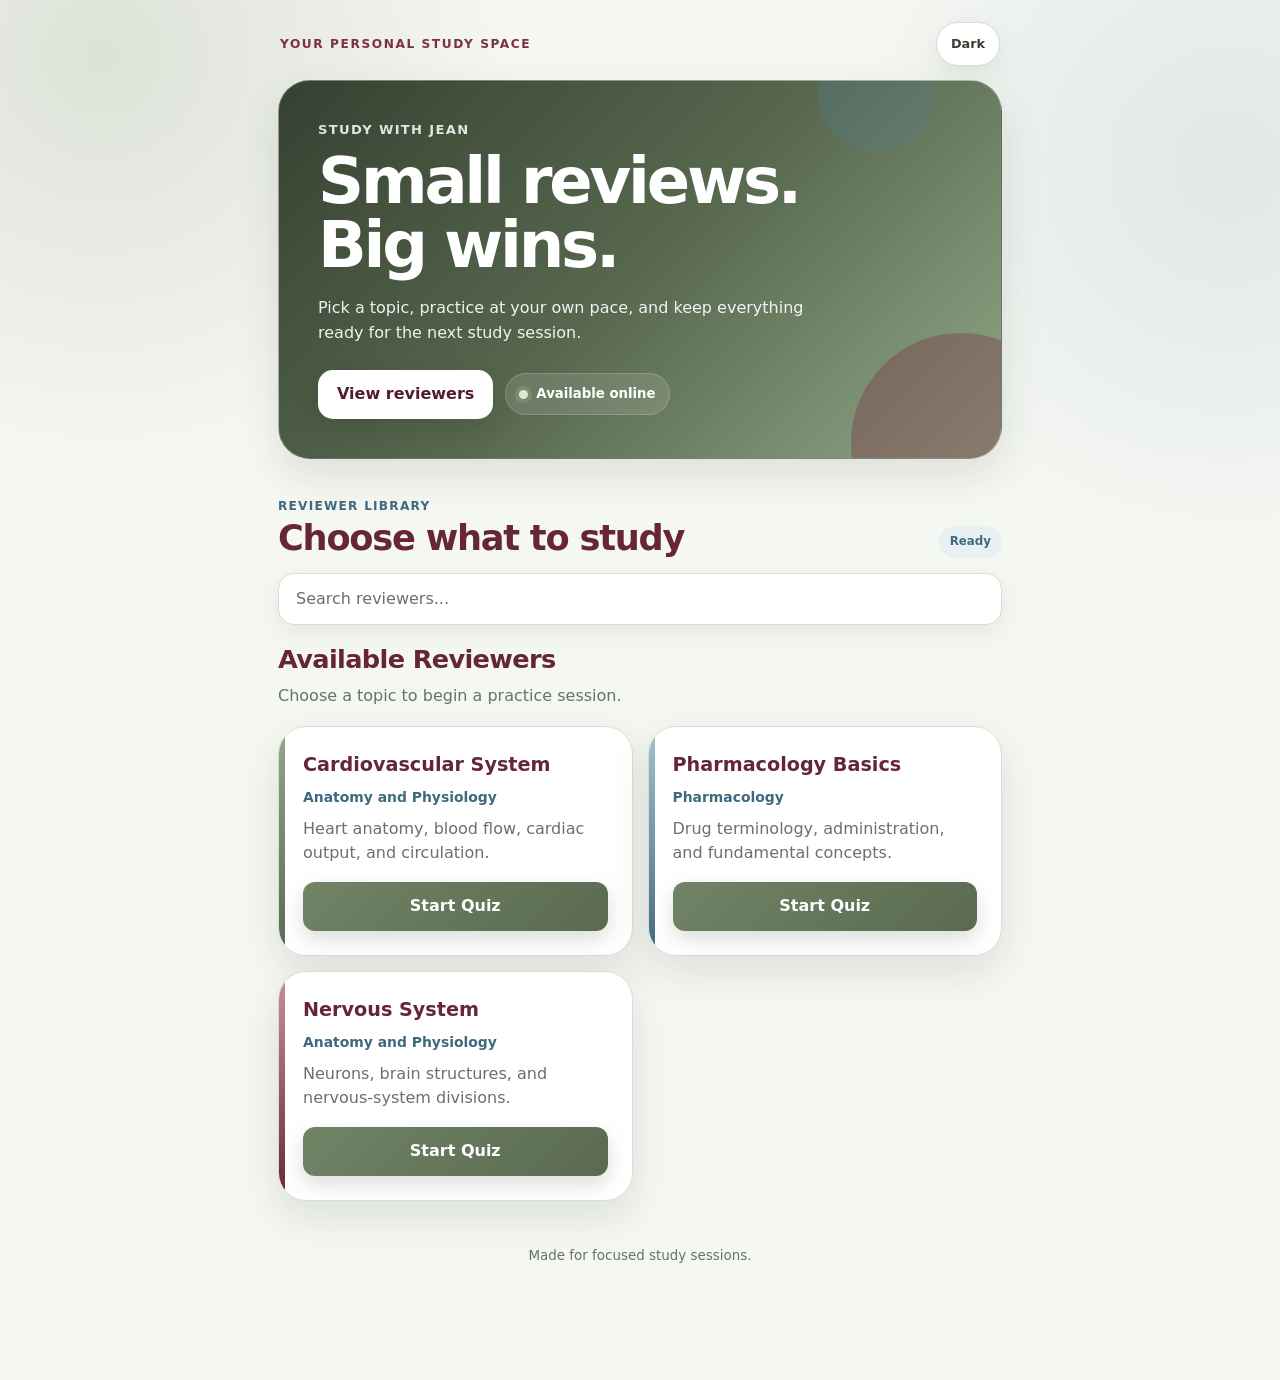
==== frontend/index.html @ d53277b9 "Separate frontend and backend and configure Pages deployment" ====
<!DOCTYPE html>
<html lang="en">
<head>
    <meta charset="UTF-8">

    <meta
            name="viewport"
            content="width=device-width, initial-scale=1, viewport-fit=cover"
    >

    <meta
            name="theme-color"
            content="#718466"
    >

    <meta
            name="description"
            content="A personal mobile study reviewer."
    >

    <title>Study With Jean</title>

    <link
            rel="stylesheet"
            href="./styles.css"
    >

    <script
            src="./app.js"
            defer
    ></script>
</head>

<body>
<div class="page-shell">
    <header class="topbar">
        <p class="brand-label">
            Your personal study space
        </p>

        <button
                id="theme-button"
                class="theme-button"
                type="button"
                aria-label="Enable dark mode"
        >
            Dark
        </button>
    </header>

    <section class="hero">
        <div class="hero-decoration hero-decoration-one"></div>
        <div class="hero-decoration hero-decoration-two"></div>

        <div class="hero-content">
            <p class="hero-kicker">
                Study With Jean
            </p>

            <h1>
                Small reviews.<br>
                Big wins.
            </h1>

            <p class="hero-description">
                Pick a topic, practice at your own pace,
                and keep everything ready for the next
                study session.
            </p>

            <div class="hero-actions">
                <button
                        id="view-reviewers-button"
                        class="hero-button"
                        type="button"
                >
                    View reviewers
                </button>

                <span class="online-pill">
                        <span class="online-dot"></span>
                        Available online
                    </span>
            </div>
        </div>
    </section>

    <main class="main-content">
        <section
                id="reviewers-section"
                class="reviewer-section"
        >
            <div class="section-heading">
                <div>
                    <p class="section-kicker">
                        Reviewer library
                    </p>

                    <h2>
                        Choose what to study
                    </h2>
                </div>

                <span class="section-accent">
                        Ready
                    </span>
            </div>

            <div class="search-wrapper">
                <label
                        class="visually-hidden"
                        for="reviewer-search"
                >
                    Search reviewers
                </label>

                <input
                        id="reviewer-search"
                        class="search-input"
                        type="search"
                        placeholder="Search reviewers..."
                        autocomplete="off"
                >
            </div>

            <!-- app.js renders the catalog, quiz, and results here -->
            <div
                    id="app"
                    class="app-container"
                    aria-live="polite"
            >
                <section class="status-card">
                    Loading reviewers...
                </section>
            </div>
        </section>
    </main>

    <footer class="app-footer">
        <p>
            Made for focused study sessions.
        </p>
    </footer>
</div>
</body>
</html>
---- frontend/styles.css ----
:root {
    color-scheme: light;

    /* Sage green: primary palette */
    --sage-50: #f4f7f1;
    --sage-100: #e6ede1;
    --sage-200: #cedbc7;
    --sage-300: #afc1a5;
    --sage-400: #91a887;
    --sage-500: #718466;
    --sage-600: #596a50;
    --sage-700: #44523e;
    --sage-800: #354131;
    --sage-900: #293326;

    /* Burgundy: secondary palette */
    --burgundy-100: #f3e6e9;
    --burgundy-300: #c992a0;
    --burgundy-500: #7b3045;
    --burgundy-600: #662539;
    --burgundy-700: #521d2f;
    --burgundy-800: #411725;

    /* Cherry red: controlled accent */
    --cherry-100: #fbe7e9;
    --cherry-300: #ec8d98;
    --cherry-500: #c83b4d;
    --cherry-600: #aa2c3e;
    --cherry-700: #8b2333;

    /* Muted blue accent */
    --blue-100: #e8f0f4;
    --blue-300: #a6c2d1;
    --blue-500: #557f96;
    --blue-600: #40697f;

    /* Semantic colors */
    --color-background: #f5f7f2;
    --color-surface: #ffffff;
    --color-surface-soft: var(--sage-100);

    --color-primary: var(--sage-500);
    --color-primary-hover: var(--sage-600);
    --color-primary-dark: var(--sage-800);

    --color-secondary: var(--burgundy-500);
    --color-secondary-dark: var(--burgundy-700);

    --color-accent: var(--cherry-500);

    --color-text: #263025;
    --color-muted: #687265;
    --color-border: #d5dfd0;

    --color-success: #486841;
    --color-success-soft: #e6f0e2;

    --color-error: var(--cherry-600);
    --color-error-soft: var(--cherry-100);

    --color-disabled: #abb5a6;

    --shadow-small:
            0 8px 24px
            rgba(53, 65, 49, 0.08);

    --shadow-card:
            0 16px 40px
            rgba(53, 65, 49, 0.12);

    --radius-small: 12px;
    --radius-medium: 18px;
    --radius-large: 28px;

    --page-width: 760px;
}

body.dark {
    color-scheme: dark;

    --color-background: #1c221b;
    --color-surface: #293027;
    --color-surface-soft: #354032;

    --color-primary: var(--sage-300);
    --color-primary-hover: var(--sage-200);
    --color-primary-dark: var(--sage-100);

    --color-secondary: #dda9b5;
    --color-secondary-dark: #f0c5cf;

    --color-accent: #ef7180;

    --color-text: #f0f4ed;
    --color-muted: #bac4b5;
    --color-border: #465243;

    --color-success: #b5d2aa;
    --color-success-soft: #30422d;

    --color-error: #f394a0;
    --color-error-soft: #4b292f;

    --color-disabled: #747d70;

    --shadow-small:
            0 8px 24px
            rgba(0, 0, 0, 0.18);

    --shadow-card:
            0 18px 44px
            rgba(0, 0, 0, 0.28);
}

* {
    box-sizing: border-box;
}

html {
    scroll-behavior: smooth;
}

body {
    margin: 0;
    min-height: 100vh;

    background:
            radial-gradient(
                    circle at 8% 4%,
                    rgba(113, 132, 102, 0.18),
                    transparent 26rem
            ),
            radial-gradient(
                    circle at 96% 12%,
                    rgba(85, 127, 150, 0.13),
                    transparent 25rem
            ),
            var(--color-background);

    color: var(--color-text);

    font-family:
            Inter,
            Aptos,
            system-ui,
            -apple-system,
            BlinkMacSystemFont,
            "Segoe UI",
            sans-serif;

    line-height: 1.5;

    transition:
            color 180ms ease,
            background 180ms ease;
}

button,
input {
    font: inherit;
}

button {
    -webkit-tap-highlight-color: transparent;
}

button:focus-visible,
input:focus-visible {
    outline: 3px solid var(--blue-300);
    outline-offset: 3px;
}

.page-shell {
    width: min(100%, var(--page-width));
    margin: 0 auto;

    padding:
            env(safe-area-inset-top)
            18px
            env(safe-area-inset-bottom);
}

/* Top navigation */

.topbar {
    display: flex;
    align-items: center;
    justify-content: space-between;

    padding: 22px 2px 14px;
}

.brand-label {
    margin: 0;

    color: var(--burgundy-500);

    font-size: 0.76rem;
    font-weight: 800;
    letter-spacing: 0.13em;
    text-transform: uppercase;
}

.theme-button {
    min-width: 56px;
    min-height: 44px;

    padding: 0 14px;

    border: 1px solid var(--color-border);
    border-radius: 999px;

    background: var(--color-surface);
    color: var(--color-primary-dark);

    font-size: 0.8rem;
    font-weight: 800;

    cursor: pointer;

    box-shadow: var(--shadow-small);
}

/* Hero */

.hero {
    position: relative;

    overflow: hidden;

    padding: 30px 26px;

    border: 1px solid rgba(255, 255, 255, 0.22);
    border-radius: 32px;

    background:
            linear-gradient(
                    135deg,
                    var(--sage-800) 0%,
                    var(--sage-600) 52%,
                    var(--sage-400) 100%
            );

    color: #ffffff;

    box-shadow: var(--shadow-card);
}

.hero-content {
    position: relative;
    z-index: 2;
}

.hero-decoration {
    position: absolute;

    border-radius: 50%;

    pointer-events: none;
}

.hero-decoration-one {
    right: -70px;
    bottom: -95px;

    width: 220px;
    height: 220px;

    background: rgba(123, 48, 69, 0.38);
}

.hero-decoration-two {
    top: -45px;
    right: 68px;

    width: 115px;
    height: 115px;

    background: rgba(85, 127, 150, 0.28);
}

.hero-kicker {
    margin: 0 0 9px;

    font-size: 0.82rem;
    font-weight: 850;
    letter-spacing: 0.1em;
    text-transform: uppercase;

    opacity: 0.85;
}

.hero h1 {
    max-width: 560px;

    margin: 0;

    font-size: clamp(2.35rem, 11vw, 4rem);
    line-height: 1;
    letter-spacing: -0.05em;
}

.hero-description {
    max-width: 520px;

    margin: 18px 0 24px;

    font-size: 1rem;
    line-height: 1.6;

    opacity: 0.92;
}

.hero-actions {
    display: flex;
    flex-wrap: wrap;
    align-items: center;

    gap: 12px;
}

.hero-button {
    min-height: 49px;

    padding: 0 19px;

    border: 0;
    border-radius: 15px;

    background: #ffffff;
    color: var(--burgundy-700);

    font-weight: 850;

    cursor: pointer;

    box-shadow:
            0 9px 22px
            rgba(41, 51, 38, 0.2);
}

.hero-button:hover {
    background: var(--sage-50);
}

.online-pill {
    display: inline-flex;
    align-items: center;

    gap: 8px;

    min-height: 42px;
    padding: 0 13px;

    border: 1px solid rgba(255, 255, 255, 0.18);
    border-radius: 999px;

    background: rgba(255, 255, 255, 0.12);

    font-size: 0.83rem;
    font-weight: 750;
}

.online-dot {
    width: 9px;
    height: 9px;

    border-radius: 50%;

    background: #d8ebd0;

    box-shadow:
            0 0 0 4px
            rgba(216, 235, 208, 0.15);
}

/* Main section */

.main-content {
    padding-top: 30px;
}

.reviewer-section {
    scroll-margin-top: 20px;
}

.section-heading {
    display: flex;
    align-items: end;
    justify-content: space-between;

    gap: 16px;

    margin-bottom: 15px;
}

.section-kicker {
    margin: 0 0 4px;

    color: var(--blue-600);

    font-size: 0.76rem;
    font-weight: 850;
    letter-spacing: 0.1em;
    text-transform: uppercase;
}

.section-heading h2 {
    margin: 0;

    color: var(--burgundy-600);

    font-size: clamp(1.6rem, 7vw, 2.2rem);
    line-height: 1.1;
    letter-spacing: -0.035em;
}

.section-accent {
    padding: 7px 11px;

    border-radius: 999px;

    background: var(--blue-100);
    color: var(--blue-600);

    font-size: 0.74rem;
    font-weight: 850;
}

/* Search */

.search-wrapper {
    position: relative;

    margin-bottom: 15px;
}

.search-input {
    width: 100%;
    min-height: 52px;

    padding: 0 17px;

    border: 1px solid var(--color-border);
    border-radius: 16px;

    background: var(--color-surface);
    color: var(--color-text);

    box-shadow: var(--shadow-small);

    outline: none;
}

.search-input::placeholder {
    color: var(--color-muted);
}

.search-input:focus {
    border-color: var(--sage-500);
}

/* Application area */

.app-container {
    width: 100%;
}

.status-card,
.quiz-card,
.question-card,
.results-card,
.error-card {
    padding: 20px;

    border: 1px solid var(--color-border);
    border-radius: var(--radius-large);

    background: var(--color-surface);

    box-shadow: var(--shadow-card);
}

.status-card {
    color: var(--color-muted);
}

.page-heading {
    margin: 0 0 6px;

    color: var(--burgundy-600);

    font-size: 1.6rem;
    letter-spacing: -0.025em;
}

.page-description {
    margin: 0 0 18px;

    color: var(--color-muted);
}

.quiz-list {
    display: grid;

    gap: 15px;
}

.quiz-card {
    position: relative;

    overflow: hidden;
}

.quiz-card::before {
    content: "";

    position: absolute;
    top: 0;
    bottom: 0;
    left: 0;

    width: 6px;

    background:
            linear-gradient(
                    180deg,
                    var(--sage-400),
                    var(--sage-600)
            );
}

.quiz-card:nth-child(2n)::before {
    background:
            linear-gradient(
                    180deg,
                    var(--blue-300),
                    var(--blue-600)
            );
}

.quiz-card:nth-child(3n)::before {
    background:
            linear-gradient(
                    180deg,
                    var(--burgundy-300),
                    var(--burgundy-600)
            );
}

.quiz-card h3 {
    margin: 0;

    color: var(--burgundy-600);

    font-size: 1.2rem;
}

.quiz-subject {
    margin: 7px 0 0;

    color: var(--blue-600);

    font-size: 0.87rem;
    font-weight: 800;
}

.quiz-description {
    margin: 9px 0 17px;

    color: var(--color-muted);
}

/* Buttons */

.primary-button,
.secondary-button,
.choice-button {
    width: 100%;
    min-height: 49px;

    border-radius: var(--radius-small);

    cursor: pointer;
}

.primary-button {
    border: 0;

    background:
            linear-gradient(
                    135deg,
                    var(--sage-500),
                    var(--sage-600)
            );

    color: #ffffff;

    font-weight: 800;

    box-shadow:
            0 8px 19px
            rgba(89, 106, 80, 0.22);
}

.primary-button:hover {
    background:
            linear-gradient(
                    135deg,
                    var(--sage-600),
                    var(--sage-700)
            );
}

.primary-button:disabled {
    background: var(--color-disabled);

    cursor: not-allowed;
}

.secondary-button {
    padding: 0 16px;

    border: 1px solid var(--color-border);

    background: var(--color-surface);
    color: var(--burgundy-600);

    font-weight: 800;
}

/* Quiz */

.quiz-toolbar {
    display: flex;

    gap: 10px;

    margin-bottom: 14px;
}

.quiz-toolbar .secondary-button {
    width: auto;
}

.question-card {
    border-top: 5px solid var(--sage-500);
}

.question-progress {
    margin: 0 0 8px;

    color: var(--blue-600);

    font-size: 0.82rem;
    font-weight: 850;
    letter-spacing: 0.06em;
    text-transform: uppercase;
}

.question-prompt {
    margin: 0 0 19px;

    color: var(--burgundy-700);

    font-size: clamp(1.3rem, 5vw, 1.75rem);
    line-height: 1.3;
}

.choice-list {
    display: grid;

    gap: 10px;
}

.choice-button {
    padding: 13px 15px;

    border: 1px solid var(--color-border);

    background: var(--color-surface);
    color: var(--color-text);

    text-align: left;
}

.choice-button:hover:not(:disabled) {
    border-color: var(--sage-500);

    background: var(--sage-100);
}

.choice-button:disabled {
    cursor: default;
}

.choice-button.correct {
    border-color: var(--color-success);

    background: var(--color-success-soft);
    color: var(--color-success);
}

.choice-button.incorrect {
    border-color: var(--cherry-500);

    background: var(--color-error-soft);
    color: var(--color-error);
}

/* Feedback */

.feedback {
    margin-top: 16px;
    padding: 15px;

    border-radius: var(--radius-small);
}

.feedback.correct {
    border-left: 5px solid var(--color-success);

    background: var(--color-success-soft);
    color: var(--color-success);
}

.feedback.incorrect {
    border-left: 5px solid var(--cherry-500);

    background: var(--color-error-soft);
    color: var(--color-error);
}

.feedback p {
    margin: 6px 0 0;
}

.next-button {
    margin-top: 14px;
}

/* Results */

.results-card {
    border-top: 5px solid var(--burgundy-500);

    text-align: center;
}

.results-score {
    margin: 18px 0;

    color: var(--sage-600);

    font-size: clamp(2.2rem, 12vw, 3.5rem);
    font-weight: 900;
    letter-spacing: -0.05em;
}

/* Errors */

.error-card {
    border-color: var(--cherry-300);

    background: var(--color-error-soft);
    color: var(--color-error);
}

.error-card h2 {
    margin-top: 0;
}

/* Footer */

.app-footer {
    padding:
            32px
            16px
            calc(100px + env(safe-area-inset-bottom));

    color: var(--color-muted);

    text-align: center;
    font-size: 0.84rem;
}

/* Accessibility */

.visually-hidden {
    position: absolute;

    width: 1px;
    height: 1px;

    padding: 0;
    margin: -1px;

    overflow: hidden;

    clip: rect(0, 0, 0, 0);

    white-space: nowrap;

    border: 0;
}

@media (min-width: 640px) {
    .hero {
        padding: 39px;
    }

    .main-content {
        padding-top: 38px;
    }

    .quiz-list {
        grid-template-columns:
            repeat(2, minmax(0, 1fr));
    }

    .quiz-card,
    .question-card,
    .results-card {
        padding: 24px;
    }
}

@media (prefers-reduced-motion: reduce) {
    *,
    *::before,
    *::after {
        scroll-behavior: auto !important;
        transition: none !important;
    }
}
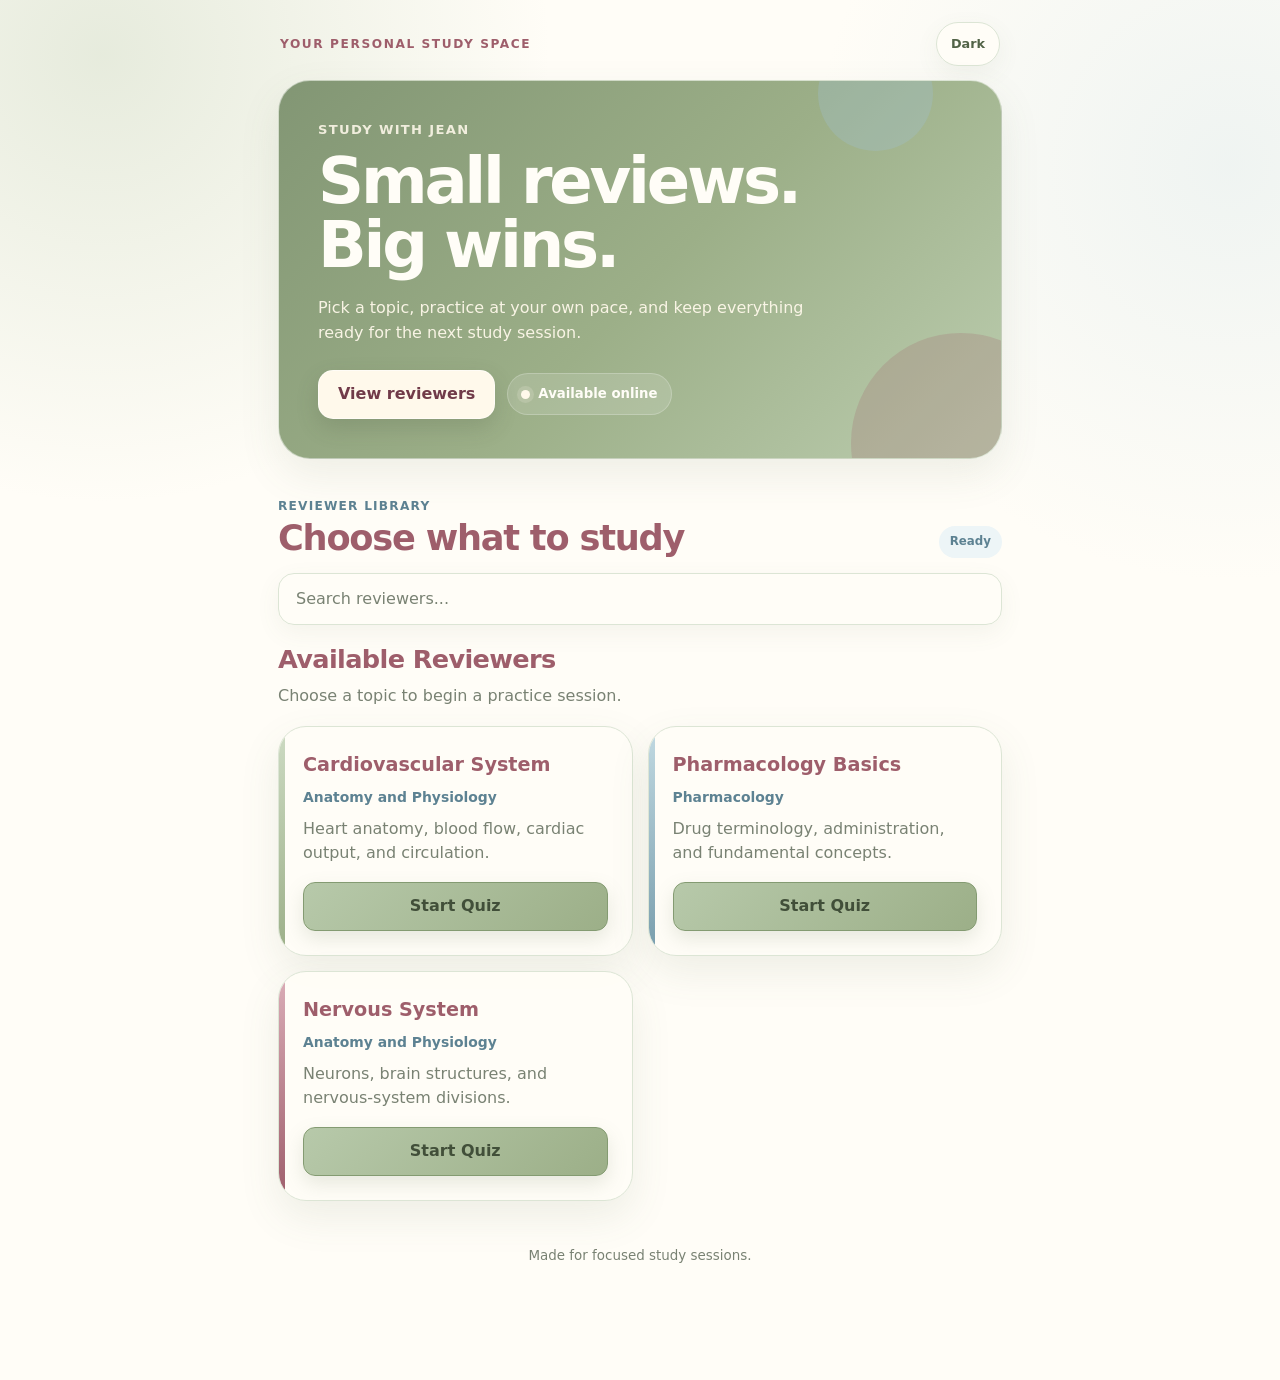
==== commit aec88010: "uses cached css" ====
--- a/frontend/index.html
+++ b/frontend/index.html
@@ -10,7 +10,7 @@
 
     <meta
             name="theme-color"
-            content="#718466"
+            content="#9caf88"
     >
 
     <meta
@@ -22,11 +22,11 @@
 
     <link
             rel="stylesheet"
-            href="./styles.css"
+            href="./styles.css?v=20260922-3"
     >
 
     <script
-            src="./app.js"
+            src="./app.js?v=20260922-3"
             defer
     ></script>
 </head>
@@ -49,8 +49,15 @@
     </header>
 
     <section class="hero">
-        <div class="hero-decoration hero-decoration-one"></div>
-        <div class="hero-decoration hero-decoration-two"></div>
+        <div
+                class="hero-decoration hero-decoration-one"
+                aria-hidden="true"
+        ></div>
+
+        <div
+                class="hero-decoration hero-decoration-two"
+                aria-hidden="true"
+        ></div>
 
         <div class="hero-content">
             <p class="hero-kicker">
@@ -78,7 +85,11 @@
                 </button>
 
                 <span class="online-pill">
-                        <span class="online-dot"></span>
+                        <span
+                                class="online-dot"
+                                aria-hidden="true"
+                        ></span>
+
                         Available online
                     </span>
             </div>
@@ -123,7 +134,10 @@
                 >
             </div>
 
-            <!-- app.js renders the catalog, quiz, and results here -->
+            <!--
+                app.js dynamically renders the reviewer catalog,
+                quiz questions, answer feedback, and results here.
+            -->
             <div
                     id="app"
                     class="app-container"
--- a/frontend/styles.css
+++ b/frontend/styles.css
@@ -1,42 +1,53 @@
 :root {
     color-scheme: light;
 
-    /* Sage green: primary palette */
-    --sage-50: #f4f7f1;
-    --sage-100: #e6ede1;
-    --sage-200: #cedbc7;
-    --sage-300: #afc1a5;
-    --sage-400: #91a887;
-    --sage-500: #718466;
-    --sage-600: #596a50;
-    --sage-700: #44523e;
-    --sage-800: #354131;
-    --sage-900: #293326;
-
-    /* Burgundy: secondary palette */
-    --burgundy-100: #f3e6e9;
-    --burgundy-300: #c992a0;
-    --burgundy-500: #7b3045;
-    --burgundy-600: #662539;
-    --burgundy-700: #521d2f;
-    --burgundy-800: #411725;
-
-    /* Cherry red: controlled accent */
-    --cherry-100: #fbe7e9;
-    --cherry-300: #ec8d98;
-    --cherry-500: #c83b4d;
-    --cherry-600: #aa2c3e;
-    --cherry-700: #8b2333;
-
-    /* Muted blue accent */
-    --blue-100: #e8f0f4;
-    --blue-300: #a6c2d1;
-    --blue-500: #557f96;
-    --blue-600: #40697f;
-
-    /* Semantic colors */
-    --color-background: #f5f7f2;
-    --color-surface: #ffffff;
+    /* Pastel sage green */
+    --sage-50: #fbfcf8;
+    --sage-100: #f0f4eb;
+    --sage-200: #e2eadb;
+    --sage-300: #cddbc3;
+    --sage-400: #b7c9aa;
+    --sage-500: #9caf88;
+    --sage-600: #849b72;
+    --sage-700: #687e59;
+    --sage-800: #526347;
+    --sage-900: #414f39;
+
+    /* Cream and warm neutrals */
+    --cream-50: #fffdf7;
+    --cream-100: #fff9eb;
+    --cream-200: #f9f0d9;
+    --cream-300: #eee1c3;
+
+    /* Soft burgundy */
+    --burgundy-100: #f7eaed;
+    --burgundy-200: #efd7dc;
+    --burgundy-300: #dbaeb8;
+    --burgundy-400: #bd7886;
+    --burgundy-500: #9e5e6b;
+    --burgundy-600: #884b59;
+    --burgundy-700: #713b49;
+
+    /* Soft cherry red */
+    --cherry-100: #fdebed;
+    --cherry-200: #fad5da;
+    --cherry-300: #f3aeb7;
+    --cherry-400: #e98792;
+    --cherry-500: #d96573;
+    --cherry-600: #bd4c5c;
+
+    /* Pastel blue */
+    --blue-100: #edf5f7;
+    --blue-200: #dcebef;
+    --blue-300: #c2dae2;
+    --blue-400: #9ebfcc;
+    --blue-500: #789dac;
+    --blue-600: #5d8292;
+
+    /* Semantic interface colors */
+    --color-background: var(--cream-50);
+    --color-surface: rgba(255, 253, 247, 0.96);
+    --color-surface-solid: #fffdf7;
     --color-surface-soft: var(--sage-100);
 
     --color-primary: var(--sage-500);
@@ -48,25 +59,25 @@
 
     --color-accent: var(--cherry-500);
 
-    --color-text: #263025;
-    --color-muted: #687265;
-    --color-border: #d5dfd0;
-
-    --color-success: #486841;
-    --color-success-soft: #e6f0e2;
+    --color-text: #3e4939;
+    --color-muted: #798273;
+    --color-border: #dce5d5;
+
+    --color-success: #67845c;
+    --color-success-soft: #edf5e9;
 
     --color-error: var(--cherry-600);
     --color-error-soft: var(--cherry-100);
 
-    --color-disabled: #abb5a6;
+    --color-disabled: #bbc5b5;
 
     --shadow-small:
             0 8px 24px
-            rgba(53, 65, 49, 0.08);
+            rgba(93, 111, 82, 0.07);
 
     --shadow-card:
             0 16px 40px
-            rgba(53, 65, 49, 0.12);
+            rgba(93, 111, 82, 0.10);
 
     --radius-small: 12px;
     --radius-medium: 18px;
@@ -75,42 +86,49 @@
     --page-width: 760px;
 }
 
+/*
+ * Dark mode deliberately avoids black and charcoal.
+ * Dark sage carries the background while cream carries the text.
+ */
 body.dark {
     color-scheme: dark;
 
-    --color-background: #1c221b;
-    --color-surface: #293027;
-    --color-surface-soft: #354032;
+    --color-background: #4a5644;
+    --color-surface: rgba(88, 102, 80, 0.96);
+    --color-surface-solid: #586650;
+    --color-surface-soft: #64745c;
 
     --color-primary: var(--sage-300);
     --color-primary-hover: var(--sage-200);
-    --color-primary-dark: var(--sage-100);
-
-    --color-secondary: #dda9b5;
-    --color-secondary-dark: #f0c5cf;
-
-    --color-accent: #ef7180;
-
-    --color-text: #f0f4ed;
-    --color-muted: #bac4b5;
-    --color-border: #465243;
-
-    --color-success: #b5d2aa;
-    --color-success-soft: #30422d;
-
-    --color-error: #f394a0;
-    --color-error-soft: #4b292f;
-
-    --color-disabled: #747d70;
+    --color-primary-dark: var(--cream-100);
+
+    --color-secondary: #f1cfd6;
+    --color-secondary-dark: var(--cream-100);
+
+    --color-accent: #f29aa4;
+
+    --color-text: var(--cream-100);
+    --color-muted: var(--cream-300);
+    --color-border: #7c8b73;
+
+    --color-success: #d8e8cf;
+    --color-success-soft: #65775d;
+
+    --color-error: #ffc1c8;
+    --color-error-soft: #79535a;
+
+    --color-disabled: #8f9a89;
 
     --shadow-small:
-            0 8px 24px
-            rgba(0, 0, 0, 0.18);
+            0 8px 22px
+            rgba(37, 45, 34, 0.13);
 
     --shadow-card:
-            0 18px 44px
-            rgba(0, 0, 0, 0.28);
-}
+            0 16px 38px
+            rgba(37, 45, 34, 0.17);
+}
+
+/* Reset */
 
 * {
     box-sizing: border-box;
@@ -127,13 +145,13 @@
     background:
             radial-gradient(
                     circle at 8% 4%,
-                    rgba(113, 132, 102, 0.18),
-                    transparent 26rem
+                    rgba(183, 201, 170, 0.34),
+                    transparent 28rem
             ),
             radial-gradient(
                     circle at 96% 12%,
-                    rgba(85, 127, 150, 0.13),
-                    transparent 25rem
+                    rgba(194, 218, 226, 0.26),
+                    transparent 26rem
             ),
             var(--color-background);
 
@@ -155,6 +173,21 @@
             background 180ms ease;
 }
 
+body.dark {
+    background:
+            radial-gradient(
+                    circle at 7% 3%,
+                    rgba(205, 219, 195, 0.13),
+                    transparent 27rem
+            ),
+            radial-gradient(
+                    circle at 96% 10%,
+                    rgba(194, 218, 226, 0.13),
+                    transparent 26rem
+            ),
+            var(--color-background);
+}
+
 button,
 input {
     font: inherit;
@@ -170,6 +203,15 @@
     outline-offset: 3px;
 }
 
+h1,
+h2,
+h3,
+p {
+    overflow-wrap: anywhere;
+}
+
+/* Overall page */
+
 .page-shell {
     width: min(100%, var(--page-width));
     margin: 0 auto;
@@ -180,7 +222,7 @@
             env(safe-area-inset-bottom);
 }
 
-/* Top navigation */
+/* Top bar */
 
 .topbar {
     display: flex;
@@ -201,8 +243,12 @@
     text-transform: uppercase;
 }
 
+body.dark .brand-label {
+    color: var(--cream-200);
+}
+
 .theme-button {
-    min-width: 56px;
+    min-width: 58px;
     min-height: 44px;
 
     padding: 0 14px;
@@ -219,6 +265,27 @@
     cursor: pointer;
 
     box-shadow: var(--shadow-small);
+
+    transition:
+            transform 150ms ease,
+            background 150ms ease,
+            border-color 150ms ease;
+}
+
+.theme-button:hover {
+    transform: translateY(-1px);
+
+    border-color: var(--sage-400);
+    background: var(--sage-100);
+}
+
+body.dark .theme-button {
+    background: var(--sage-300);
+    color: var(--sage-900);
+}
+
+body.dark .theme-button:hover {
+    background: var(--cream-100);
 }
 
 /* Hero */
@@ -230,20 +297,32 @@
 
     padding: 30px 26px;
 
-    border: 1px solid rgba(255, 255, 255, 0.22);
+    border: 1px solid rgba(255, 255, 255, 0.48);
     border-radius: 32px;
 
     background:
             linear-gradient(
                     135deg,
-                    var(--sage-800) 0%,
-                    var(--sage-600) 52%,
-                    var(--sage-400) 100%
+                    #829674 0%,
+                    #9caf88 52%,
+                    #bccdaf 100%
             );
 
-    color: #ffffff;
+    color: var(--cream-50);
 
     box-shadow: var(--shadow-card);
+}
+
+body.dark .hero {
+    background:
+            linear-gradient(
+                    135deg,
+                    #62725a 0%,
+                    #75876b 52%,
+                    #8fa182 100%
+            );
+
+    color: var(--cream-100);
 }
 
 .hero-content {
@@ -266,7 +345,7 @@
     width: 220px;
     height: 220px;
 
-    background: rgba(123, 48, 69, 0.38);
+    background: rgba(158, 94, 107, 0.22);
 }
 
 .hero-decoration-two {
@@ -276,24 +355,36 @@
     width: 115px;
     height: 115px;
 
-    background: rgba(85, 127, 150, 0.28);
+    background: rgba(158, 191, 204, 0.32);
+}
+
+body.dark .hero-decoration-one {
+    background: rgba(241, 207, 214, 0.14);
+}
+
+body.dark .hero-decoration-two {
+    background: rgba(194, 218, 226, 0.20);
 }
 
 .hero-kicker {
     margin: 0 0 9px;
+
+    color: var(--cream-100);
 
     font-size: 0.82rem;
     font-weight: 850;
     letter-spacing: 0.1em;
     text-transform: uppercase;
 
-    opacity: 0.85;
+    opacity: 0.88;
 }
 
 .hero h1 {
     max-width: 560px;
 
     margin: 0;
+
+    color: var(--cream-50);
 
     font-size: clamp(2.35rem, 11vw, 4rem);
     line-height: 1;
@@ -305,10 +396,18 @@
 
     margin: 18px 0 24px;
 
+    color: var(--cream-100);
+
     font-size: 1rem;
     line-height: 1.6;
 
-    opacity: 0.92;
+    opacity: 0.94;
+}
+
+body.dark .hero-kicker,
+body.dark .hero h1,
+body.dark .hero-description {
+    color: var(--cream-100);
 }
 
 .hero-actions {
@@ -324,10 +423,10 @@
 
     padding: 0 19px;
 
-    border: 0;
+    border: 1px solid rgba(255, 255, 255, 0.55);
     border-radius: 15px;
 
-    background: #ffffff;
+    background: var(--cream-100);
     color: var(--burgundy-700);
 
     font-weight: 850;
@@ -336,11 +435,17 @@
 
     box-shadow:
             0 9px 22px
-            rgba(41, 51, 38, 0.2);
+            rgba(65, 79, 57, 0.18);
+
+    transition:
+            transform 150ms ease,
+            background 150ms ease;
 }
 
 .hero-button:hover {
-    background: var(--sage-50);
+    transform: translateY(-1px);
+
+    background: var(--cream-50);
 }
 
 .online-pill {
@@ -352,10 +457,11 @@
     min-height: 42px;
     padding: 0 13px;
 
-    border: 1px solid rgba(255, 255, 255, 0.18);
+    border: 1px solid rgba(255, 255, 255, 0.22);
     border-radius: 999px;
 
-    background: rgba(255, 255, 255, 0.12);
+    background: rgba(255, 255, 255, 0.14);
+    color: var(--cream-50);
 
     font-size: 0.83rem;
     font-weight: 750;
@@ -367,14 +473,14 @@
 
     border-radius: 50%;
 
-    background: #d8ebd0;
+    background: var(--cream-100);
 
     box-shadow:
             0 0 0 4px
-            rgba(216, 235, 208, 0.15);
-}
-
-/* Main section */
+            rgba(255, 249, 235, 0.16);
+}
+
+/* Main content */
 
 .main-content {
     padding-top: 30px;
@@ -408,7 +514,7 @@
 .section-heading h2 {
     margin: 0;
 
-    color: var(--burgundy-600);
+    color: var(--burgundy-500);
 
     font-size: clamp(1.6rem, 7vw, 2.2rem);
     line-height: 1.1;
@@ -427,6 +533,19 @@
     font-weight: 850;
 }
 
+body.dark .section-kicker {
+    color: var(--blue-300);
+}
+
+body.dark .section-heading h2 {
+    color: var(--cream-100);
+}
+
+body.dark .section-accent {
+    background: rgba(194, 218, 226, 0.17);
+    color: var(--cream-200);
+}
+
 /* Search */
 
 .search-wrapper {
@@ -460,11 +579,22 @@
     border-color: var(--sage-500);
 }
 
-/* Application area */
+body.dark .search-input {
+    background: var(--color-surface);
+    color: var(--cream-100);
+}
+
+body.dark .search-input::placeholder {
+    color: var(--cream-300);
+}
+
+/* Application container */
 
 .app-container {
     width: 100%;
 }
+
+/* Shared cards */
 
 .status-card,
 .quiz-card,
@@ -485,10 +615,19 @@
     color: var(--color-muted);
 }
 
+body.dark .status-card,
+body.dark .quiz-card,
+body.dark .question-card,
+body.dark .results-card {
+    color: var(--cream-100);
+}
+
+/* Page headings */
+
 .page-heading {
     margin: 0 0 6px;
 
-    color: var(--burgundy-600);
+    color: var(--burgundy-500);
 
     font-size: 1.6rem;
     letter-spacing: -0.025em;
@@ -500,6 +639,16 @@
     color: var(--color-muted);
 }
 
+body.dark .page-heading {
+    color: var(--cream-100);
+}
+
+body.dark .page-description {
+    color: var(--cream-300);
+}
+
+/* Reviewer list */
+
 .quiz-list {
     display: grid;
 
@@ -510,6 +659,21 @@
     position: relative;
 
     overflow: hidden;
+
+    transition:
+            transform 160ms ease,
+            border-color 160ms ease,
+            box-shadow 160ms ease;
+}
+
+.quiz-card:hover {
+    transform: translateY(-2px);
+
+    border-color: var(--sage-400);
+
+    box-shadow:
+            0 19px 46px
+            rgba(93, 111, 82, 0.14);
 }
 
 .quiz-card::before {
@@ -525,8 +689,8 @@
     background:
             linear-gradient(
                     180deg,
-                    var(--sage-400),
-                    var(--sage-600)
+                    var(--sage-300),
+                    var(--sage-500)
             );
 }
 
@@ -535,7 +699,7 @@
             linear-gradient(
                     180deg,
                     var(--blue-300),
-                    var(--blue-600)
+                    var(--blue-500)
             );
 }
 
@@ -544,14 +708,14 @@
             linear-gradient(
                     180deg,
                     var(--burgundy-300),
-                    var(--burgundy-600)
+                    var(--burgundy-500)
             );
 }
 
 .quiz-card h3 {
     margin: 0;
 
-    color: var(--burgundy-600);
+    color: var(--burgundy-500);
 
     font-size: 1.2rem;
 }
@@ -571,7 +735,19 @@
     color: var(--color-muted);
 }
 
-/* Buttons */
+body.dark .quiz-card h3 {
+    color: var(--cream-100);
+}
+
+body.dark .quiz-subject {
+    color: var(--blue-300);
+}
+
+body.dark .quiz-description {
+    color: var(--cream-300);
+}
+
+/* Shared buttons */
 
 .primary-button,
 .secondary-button,
@@ -582,10 +758,34 @@
     border-radius: var(--radius-small);
 
     cursor: pointer;
+
+    transition:
+            transform 140ms ease,
+            background 140ms ease,
+            border-color 140ms ease;
 }
 
 .primary-button {
-    border: 0;
+    border: 1px solid var(--sage-600);
+
+    background:
+            linear-gradient(
+                    135deg,
+                    var(--sage-400),
+                    var(--sage-500)
+            );
+
+    color: var(--sage-900);
+
+    font-weight: 850;
+
+    box-shadow:
+            0 8px 19px
+            rgba(113, 132, 102, 0.17);
+}
+
+.primary-button:hover {
+    transform: translateY(-1px);
 
     background:
             linear-gradient(
@@ -594,26 +794,15 @@
                     var(--sage-600)
             );
 
-    color: #ffffff;
-
-    font-weight: 800;
-
-    box-shadow:
-            0 8px 19px
-            rgba(89, 106, 80, 0.22);
-}
-
-.primary-button:hover {
-    background:
-            linear-gradient(
-                    135deg,
-                    var(--sage-600),
-                    var(--sage-700)
-            );
+    color: var(--cream-50);
 }
 
 .primary-button:disabled {
+    border-color: var(--color-disabled);
+
     background: var(--color-disabled);
+
+    color: var(--cream-50);
 
     cursor: not-allowed;
 }
@@ -623,13 +812,44 @@
 
     border: 1px solid var(--color-border);
 
-    background: var(--color-surface);
+    background: var(--color-surface-solid);
     color: var(--burgundy-600);
 
     font-weight: 800;
 }
 
-/* Quiz */
+.secondary-button:hover {
+    transform: translateY(-1px);
+
+    border-color: var(--sage-400);
+    background: var(--sage-100);
+}
+
+body.dark .primary-button {
+    border-color: var(--sage-200);
+
+    background: var(--sage-200);
+    color: var(--sage-900);
+}
+
+body.dark .primary-button:hover {
+    background: var(--cream-100);
+    color: var(--sage-900);
+}
+
+body.dark .secondary-button {
+    border-color: var(--color-border);
+
+    background: var(--color-surface-soft);
+    color: var(--cream-100);
+}
+
+body.dark .secondary-button:hover {
+    background: var(--sage-300);
+    color: var(--sage-900);
+}
+
+/* Quiz toolbar */
 
 .quiz-toolbar {
     display: flex;
@@ -643,8 +863,10 @@
     width: auto;
 }
 
+/* Question screen */
+
 .question-card {
-    border-top: 5px solid var(--sage-500);
+    border-top: 5px solid var(--sage-400);
 }
 
 .question-progress {
@@ -661,12 +883,22 @@
 .question-prompt {
     margin: 0 0 19px;
 
-    color: var(--burgundy-700);
+    color: var(--burgundy-600);
 
     font-size: clamp(1.3rem, 5vw, 1.75rem);
     line-height: 1.3;
 }
 
+body.dark .question-progress {
+    color: var(--blue-300);
+}
+
+body.dark .question-prompt {
+    color: var(--cream-100);
+}
+
+/* Choices */
+
 .choice-list {
     display: grid;
 
@@ -678,13 +910,15 @@
 
     border: 1px solid var(--color-border);
 
-    background: var(--color-surface);
+    background: var(--color-surface-solid);
     color: var(--color-text);
 
     text-align: left;
 }
 
 .choice-button:hover:not(:disabled) {
+    transform: translateY(-1px);
+
     border-color: var(--sage-500);
 
     background: var(--sage-100);
@@ -695,17 +929,44 @@
 }
 
 .choice-button.correct {
-    border-color: var(--color-success);
-
-    background: var(--color-success-soft);
-    color: var(--color-success);
+    border-color: var(--sage-600);
+
+    background: var(--sage-100);
+    color: var(--sage-900);
 }
 
 .choice-button.incorrect {
-    border-color: var(--cherry-500);
-
-    background: var(--color-error-soft);
-    color: var(--color-error);
+    border-color: var(--cherry-400);
+
+    background: var(--cherry-100);
+    color: var(--burgundy-700);
+}
+
+body.dark .choice-button {
+    border-color: var(--color-border);
+
+    background: var(--color-surface-soft);
+    color: var(--cream-100);
+}
+
+body.dark .choice-button:hover:not(:disabled) {
+    border-color: var(--sage-300);
+
+    background: #71816a;
+}
+
+body.dark .choice-button.correct {
+    border-color: var(--sage-300);
+
+    background: #65775d;
+    color: var(--cream-100);
+}
+
+body.dark .choice-button.incorrect {
+    border-color: var(--cherry-300);
+
+    background: #765057;
+    color: var(--cream-100);
 }
 
 /* Feedback */
@@ -718,14 +979,14 @@
 }
 
 .feedback.correct {
-    border-left: 5px solid var(--color-success);
+    border-left: 5px solid var(--sage-600);
 
     background: var(--color-success-soft);
     color: var(--color-success);
 }
 
 .feedback.incorrect {
-    border-left: 5px solid var(--cherry-500);
+    border-left: 5px solid var(--cherry-400);
 
     background: var(--color-error-soft);
     color: var(--color-error);
@@ -735,6 +996,20 @@
     margin: 6px 0 0;
 }
 
+body.dark .feedback.correct {
+    border-left-color: var(--sage-300);
+
+    background: var(--color-success-soft);
+    color: var(--cream-100);
+}
+
+body.dark .feedback.incorrect {
+    border-left-color: var(--cherry-300);
+
+    background: var(--color-error-soft);
+    color: var(--cream-100);
+}
+
 .next-button {
     margin-top: 14px;
 }
@@ -742,7 +1017,7 @@
 /* Results */
 
 .results-card {
-    border-top: 5px solid var(--burgundy-500);
+    border-top: 5px solid var(--burgundy-300);
 
     text-align: center;
 }
@@ -750,14 +1025,18 @@
 .results-score {
     margin: 18px 0;
 
-    color: var(--sage-600);
+    color: var(--sage-700);
 
     font-size: clamp(2.2rem, 12vw, 3.5rem);
     font-weight: 900;
     letter-spacing: -0.05em;
 }
 
-/* Errors */
+body.dark .results-score {
+    color: var(--cream-100);
+}
+
+/* Error state */
 
 .error-card {
     border-color: var(--cherry-300);
@@ -768,6 +1047,10 @@
 
 .error-card h2 {
     margin-top: 0;
+}
+
+body.dark .error-card {
+    color: var(--cream-100);
 }
 
 /* Footer */
@@ -784,6 +1067,10 @@
     font-size: 0.84rem;
 }
 
+body.dark .app-footer {
+    color: var(--cream-300);
+}
+
 /* Accessibility */
 
 .visually-hidden {
@@ -803,6 +1090,8 @@
 
     border: 0;
 }
+
+/* Tablet and desktop layout */
 
 @media (min-width: 640px) {
     .hero {
@@ -824,6 +1113,43 @@
         padding: 24px;
     }
 }
+
+/* Smaller phones */
+
+@media (max-width: 420px) {
+    .page-shell {
+        padding-right: 14px;
+        padding-left: 14px;
+    }
+
+    .hero {
+        padding: 25px 21px;
+        border-radius: 27px;
+    }
+
+    .hero-actions {
+        align-items: stretch;
+        flex-direction: column;
+    }
+
+    .hero-button,
+    .online-pill {
+        justify-content: center;
+
+        width: 100%;
+    }
+
+    .section-heading {
+        align-items: flex-start;
+        flex-direction: column;
+    }
+
+    .section-accent {
+        align-self: flex-start;
+    }
+}
+
+/* Reduced motion */
 
 @media (prefers-reduced-motion: reduce) {
     *,
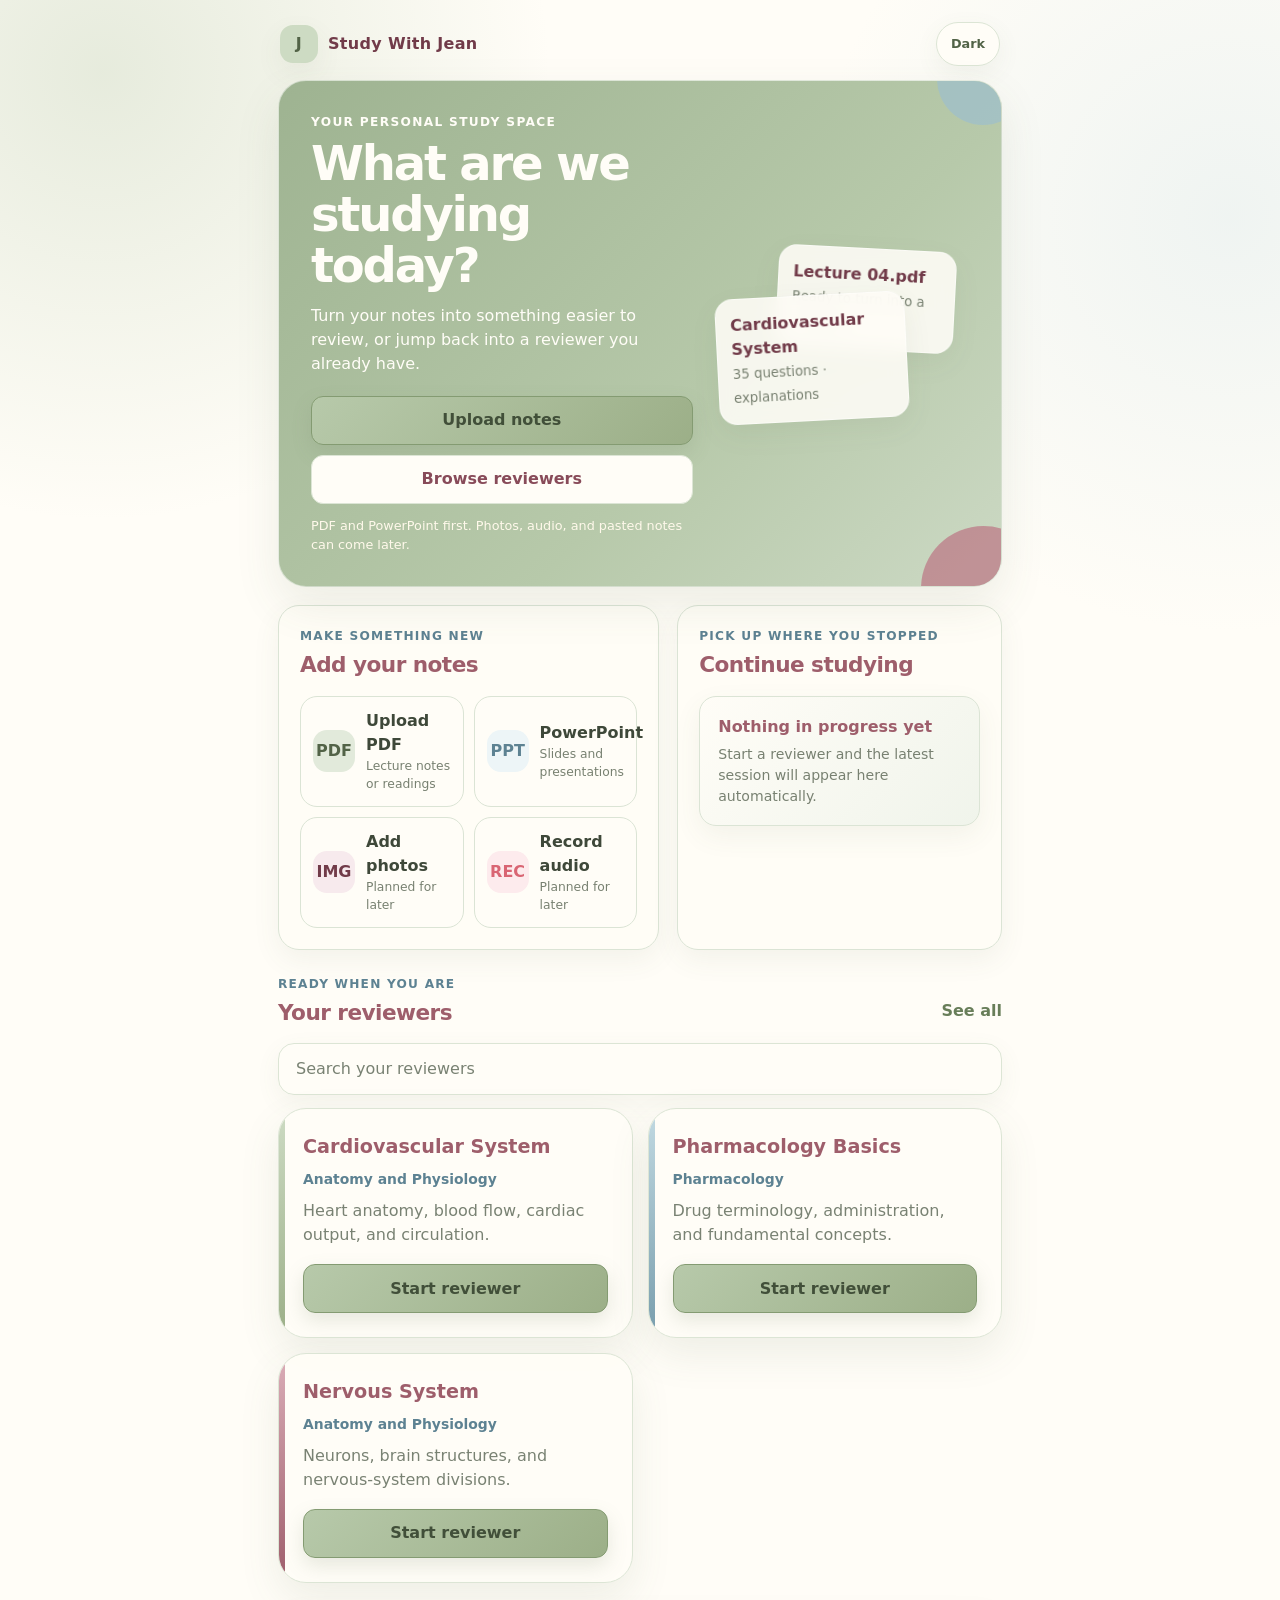
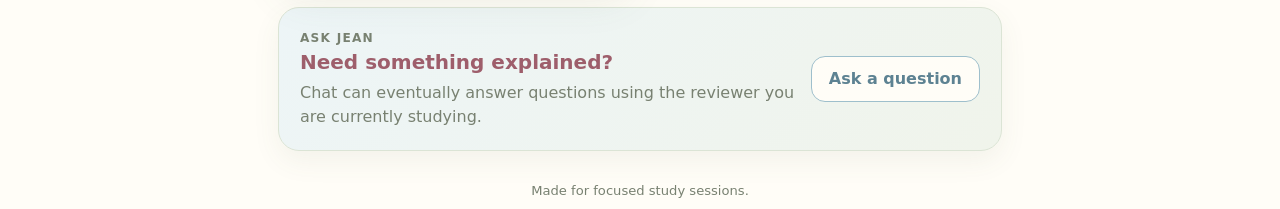
==== commit 32e18caf: "frontend changes" ====
--- a/frontend/index.html
+++ b/frontend/index.html
@@ -2,159 +2,90 @@
 <html lang="en">
 <head>
     <meta charset="UTF-8">
-
-    <meta
-            name="viewport"
-            content="width=device-width, initial-scale=1, viewport-fit=cover"
-    >
-
-    <meta
-            name="theme-color"
-            content="#9caf88"
-    >
-
-    <meta
-            name="description"
-            content="A personal mobile study reviewer."
-    >
-
+    <meta name="viewport" content="width=device-width, initial-scale=1, viewport-fit=cover">
+    <meta name="theme-color" content="#aebfa2">
+    <meta name="description" content="Study With Jean is a personal reviewer dashboard for focused study sessions.">
     <title>Study With Jean</title>
-
-    <link
-            rel="stylesheet"
-            href="./styles.css?v=20260922-3"
-    >
-
-    <script
-            src="./app.js?v=20260922-3"
-            defer
-    ></script>
+    <link rel="stylesheet" href="./styles.css?v=8">
 </head>
-
 <body>
 <div class="page-shell">
     <header class="topbar">
-        <p class="brand-label">
-            Your personal study space
-        </p>
-
-        <button
-                id="theme-button"
-                class="theme-button"
-                type="button"
-                aria-label="Enable dark mode"
-        >
-            Dark
-        </button>
+        <div class="wordmark"><span class="wordmark-mark">J</span><span>Study With Jean</span></div>
+        <button class="theme-button" id="theme-button" type="button">Dark</button>
     </header>
 
-    <section class="hero">
-        <div
-                class="hero-decoration hero-decoration-one"
-                aria-hidden="true"
-        ></div>
-
-        <div
-                class="hero-decoration hero-decoration-two"
-                aria-hidden="true"
-        ></div>
-
-        <div class="hero-content">
-            <p class="hero-kicker">
-                Study With Jean
-            </p>
-
-            <h1>
-                Small reviews.<br>
-                Big wins.
-            </h1>
-
-            <p class="hero-description">
-                Pick a topic, practice at your own pace,
-                and keep everything ready for the next
-                study session.
-            </p>
-
-            <div class="hero-actions">
-                <button
-                        id="view-reviewers-button"
-                        class="hero-button"
-                        type="button"
-                >
-                    View reviewers
-                </button>
-
-                <span class="online-pill">
-                        <span
-                                class="online-dot"
-                                aria-hidden="true"
-                        ></span>
-
-                        Available online
-                    </span>
+    <main>
+        <section class="welcome-panel">
+            <span class="dot dot-blue" aria-hidden="true"></span>
+            <span class="dot dot-burgundy" aria-hidden="true"></span>
+            <div class="welcome-content">
+                <p class="eyebrow">Your personal study space</p>
+                <h1>What are we studying today?</h1>
+                <p class="welcome-copy">Turn your notes into something easier to review, or jump back into a reviewer you already have.</p>
+                <div class="welcome-actions">
+                    <button class="primary-button" id="uploadButton" type="button">Upload notes</button>
+                    <button class="secondary-button" id="view-reviewers-button" type="button">Browse reviewers</button>
+                </div>
+                <p class="supported">PDF and PowerPoint first. Photos, audio, and pasted notes can come later.</p>
             </div>
-        </div>
-    </section>
-
-    <main class="main-content">
-        <section
-                id="reviewers-section"
-                class="reviewer-section"
-        >
-            <div class="section-heading">
-                <div>
-                    <p class="section-kicker">
-                        Reviewer library
-                    </p>
-
-                    <h2>
-                        Choose what to study
-                    </h2>
-                </div>
-
-                <span class="section-accent">
-                        Ready
-                    </span>
-            </div>
-
-            <div class="search-wrapper">
-                <label
-                        class="visually-hidden"
-                        for="reviewer-search"
-                >
-                    Search reviewers
-                </label>
-
-                <input
-                        id="reviewer-search"
-                        class="search-input"
-                        type="search"
-                        placeholder="Search reviewers..."
-                        autocomplete="off"
-                >
-            </div>
-
-            <!--
-                app.js dynamically renders the reviewer catalog,
-                quiz questions, answer feedback, and results here.
-            -->
-            <div
-                    id="app"
-                    class="app-container"
-                    aria-live="polite"
-            >
-                <section class="status-card">
-                    Loading reviewers...
-                </section>
+            <div class="welcome-art" aria-hidden="true">
+                <div class="floating-card file-card"><strong>Lecture 04.pdf</strong><small>Ready to turn into a reviewer</small></div>
+                <div class="floating-card quiz-card-mini"><strong>Cardiovascular System</strong><small>35 questions · explanations</small></div>
             </div>
         </section>
+
+        <div class="dashboard-grid">
+            <section class="panel">
+                <div class="section-head">
+                    <div><p class="section-kicker">Make something new</p><h2>Add your notes</h2></div>
+                </div>
+                <div class="source-grid">
+                    <button class="source-button active-source" type="button" data-source="PDF"><span class="source-icon">PDF</span><span><span class="source-title">Upload PDF</span><span class="source-note">Lecture notes or readings</span></span></button>
+                    <button class="source-button" type="button" data-source="PowerPoint"><span class="source-icon">PPT</span><span><span class="source-title">PowerPoint</span><span class="source-note">Slides and presentations</span></span></button>
+                    <button class="source-button" type="button" data-source="Photos"><span class="source-icon">IMG</span><span><span class="source-title">Add photos</span><span class="source-note">Planned for later</span></span></button>
+                    <button class="source-button" type="button" data-source="Audio"><span class="source-icon">REC</span><span><span class="source-title">Record audio</span><span class="source-note">Planned for later</span></span></button>
+                </div>
+            </section>
+
+            <section class="panel">
+                <div class="section-head">
+                    <div><p class="section-kicker">Pick up where you stopped</p><h2>Continue studying</h2></div>
+                </div>
+                <article class="empty-card"><h3>Nothing in progress yet</h3><p>Start a reviewer and the latest session will appear here automatically.</p></article>
+            </section>
+        </div>
+
+        <section class="library-section" id="reviewers-section">
+            <div class="section-head">
+                <div><p class="section-kicker">Ready when you are</p><h2>Your reviewers</h2></div>
+                <button class="text-button" type="button" id="seeAllButton">See all</button>
+            </div>
+            <div class="search-row"><input class="search-input" id="reviewer-search" type="search" placeholder="Search your reviewers" aria-label="Search your reviewers"></div>
+            <div id="app" class="reviewer-grid app-container" aria-live="polite"><section class="status-card">Loading reviewers...</section></div>
+        </section>
+
+        <section class="assistant-card">
+            <div><p class="section-kicker">Ask Jean</p><h2>Need something explained?</h2><p>Chat can eventually answer questions using the reviewer you are currently studying.</p></div>
+            <button class="assistant-button" id="askButton" type="button">Ask a question</button>
+        </section>
     </main>
+    <footer class="footer">Made for focused study sessions.</footer>
+</div>
 
-    <footer class="app-footer">
-        <p>
-            Made for focused study sessions.
-        </p>
-    </footer>
+<div class="sheet" id="uploadSheet" aria-hidden="true">
+    <section class="sheet-card" role="dialog" aria-modal="true" aria-labelledby="uploadTitle">
+        <div class="sheet-top"><div><p class="section-kicker">New reviewer</p><h2 id="uploadTitle">Add your notes</h2></div><button class="close-button" id="closeSheet" type="button" aria-label="Close">X</button></div>
+        <p>Choose a PDF or PowerPoint. This prototype only previews the selection and does not upload anything yet.</p>
+        <label class="upload-zone">
+            <input id="fileInput" type="file" accept=".pdf,.ppt,.pptx">
+            <span><span class="upload-title">Choose a file</span><span class="upload-help">PDF, PPT, or PPTX</span></span>
+        </label>
+        <p class="selected-file" id="selectedFile">No file selected</p>
+    </section>
 </div>
+
+<div class="toast" id="toast" role="status" aria-live="polite"></div>
+<script src="./app.js?v=8"></script>
 </body>
-</html>+</html>
--- a/frontend/styles.css
+++ b/frontend/styles.css
@@ -1,3 +1,202 @@
+:root {
+    color-scheme: light;
+    --cream-50: #fffdf7;
+    --cream-100: #fff8e8;
+    --cream-200: #f6ead0;
+    --sage-100: #edf3e8;
+    --sage-200: #dfe9d8;
+    --sage-300: #cbdac2;
+    --sage-400: #b2c6a7;
+    --sage-500: #97ad8b;
+    --sage-600: #7f966f;
+    --sage-700: #617456;
+    --sage-800: #4d5d46;
+    --burgundy-100: #f6e7eb;
+    --burgundy-400: #bc7b89;
+    --burgundy-500: #9e5c6c;
+    --burgundy-700: #713b49;
+    --cherry-100: #fce9ec;
+    --cherry-500: #d86272;
+    --blue-100: #eaf3f6;
+    --blue-400: #9dbdcc;
+    --blue-600: #5e8392;
+    --text: #3e4839;
+    --muted: #788171;
+    --surface: rgba(255, 253, 247, .94);
+    --border: #dbe4d5;
+    --shadow: 0 18px 45px rgba(78, 96, 69, .10);
+    --shadow-soft: 0 10px 28px rgba(78, 96, 69, .07);
+    --radius-xl: 28px;
+    --radius-lg: 21px;
+    --radius-md: 15px;
+    --page-width: 1040px;
+}
+
+body.dark {
+    color-scheme: dark;
+    --cream-50: #fff9eb;
+    --cream-100: #f8efd8;
+    --cream-200: #eadfbd;
+    --sage-100: #7d8d75;
+    --sage-200: #718269;
+    --sage-300: #66785e;
+    --sage-400: #aebfa2;
+    --sage-500: #bfd0b3;
+    --sage-600: #d2dfca;
+    --sage-700: #e4ecdf;
+    --sage-800: #f5f7f1;
+    --burgundy-100: #795760;
+    --burgundy-400: #efcbd3;
+    --burgundy-500: #f3d9de;
+    --burgundy-700: #fff2f4;
+    --cherry-100: #79545b;
+    --cherry-500: #f3a6b0;
+    --blue-100: #667c83;
+    --blue-400: #cee2e8;
+    --blue-600: #e1f0f4;
+    --text: #fff9eb;
+    --muted: #eadfbd;
+    --surface: rgba(104, 120, 95, .95);
+    --border: #8fa087;
+    --shadow: 0 18px 45px rgba(47, 58, 43, .18);
+    --shadow-soft: 0 10px 28px rgba(47, 58, 43, .13);
+}
+
+* { box-sizing: border-box; }
+html { scroll-behavior: smooth; }
+body {
+    margin: 0;
+    min-height: 100vh;
+    background:
+            radial-gradient(circle at 6% 2%, rgba(178,198,167,.32), transparent 27rem),
+            radial-gradient(circle at 95% 8%, rgba(157,189,204,.22), transparent 26rem),
+            var(--cream-50);
+    color: var(--text);
+    font-family: Inter, Aptos, system-ui, -apple-system, BlinkMacSystemFont, "Segoe UI", sans-serif;
+    line-height: 1.5;
+    transition: background .18s ease, color .18s ease;
+}
+body.dark {
+    background:
+            radial-gradient(circle at 6% 2%, rgba(223,233,216,.17), transparent 27rem),
+            radial-gradient(circle at 95% 8%, rgba(206,226,232,.13), transparent 26rem),
+            #66745f;
+}
+button, input { font: inherit; }
+button { -webkit-tap-highlight-color: transparent; }
+button:focus-visible, input:focus-visible { outline: 3px solid var(--blue-400); outline-offset: 3px; }
+
+.page-shell { width: min(100%, var(--page-width)); margin: 0 auto; padding: env(safe-area-inset-top) 18px calc(42px + env(safe-area-inset-bottom)); }
+.topbar { display: flex; justify-content: space-between; align-items: center; padding: 20px 2px 14px; }
+.wordmark { display: flex; align-items: center; gap: 10px; color: var(--burgundy-700); font-weight: 900; letter-spacing: .02em; }
+.wordmark-mark { display: grid; place-items: center; width: 38px; height: 38px; border-radius: 13px; background: var(--sage-300); color: var(--sage-800); box-shadow: var(--shadow-soft); }
+.theme-button { min-width: 66px; min-height: 42px; padding: 0 14px; border: 1px solid var(--border); border-radius: 999px; background: var(--surface); color: var(--text); font-weight: 800; cursor: pointer; box-shadow: var(--shadow-soft); }
+
+.welcome-panel { position: relative; overflow: hidden; display: grid; grid-template-columns: 1.2fr .8fr; gap: 22px; align-items: center; min-height: 265px; padding: 32px; border: 1px solid rgba(255,255,255,.5); border-radius: var(--radius-xl); background: linear-gradient(135deg,#9eb391 0%,#b7c9aa 62%,#ccd9c4 100%); box-shadow: var(--shadow); }
+body.dark .welcome-panel { background: linear-gradient(135deg,#7b8d72 0%,#8fa184 62%,#a0b293 100%); }
+.welcome-content { position: relative; z-index: 2; }
+.eyebrow { margin: 0 0 7px; color: var(--cream-50); font-size: .76rem; font-weight: 900; letter-spacing: .11em; text-transform: uppercase; }
+.welcome-panel h1 { margin: 0; max-width: 560px; color: var(--cream-50); font-size: clamp(2rem,7vw,3rem); line-height: 1.06; letter-spacing: -.045em; }
+.welcome-copy { max-width: 530px; margin: 13px 0 20px; color: var(--cream-50); font-size: 1rem; }
+.welcome-actions { display: flex; flex-wrap: wrap; gap: 10px; }
+.primary-button, .secondary-button, .soft-button, .text-button { min-height: 47px; border-radius: var(--radius-md); font-weight: 850; cursor: pointer; }
+.primary-button { padding: 0 18px; border: 1px solid var(--cream-50); background: var(--cream-50); color: var(--burgundy-700); box-shadow: 0 9px 24px rgba(81,100,71,.15); }
+.secondary-button { padding: 0 18px; border: 1px solid rgba(255,255,255,.43); background: rgba(255,255,255,.14); color: var(--cream-50); }
+.supported { margin: 12px 0 0; color: var(--cream-100); font-size: .8rem; }
+.welcome-art { position: relative; min-height: 195px; }
+.floating-card { position: absolute; padding: 14px; border: 1px solid rgba(255,255,255,.52); border-radius: 18px; background: rgba(255,253,247,.88); color: var(--text); box-shadow: var(--shadow-soft); backdrop-filter: blur(10px); }
+.floating-card strong { display: block; color: var(--burgundy-700); }
+.floating-card small { color: var(--muted); }
+.file-card { top: 12px; right: 14px; width: 178px; transform: rotate(3deg); }
+.quiz-card-mini { right: 62px; bottom: 10px; width: 190px; transform: rotate(-3deg); }
+.dot { position: absolute; border-radius: 50%; opacity: .72; }
+.dot-blue { width: 92px; height: 92px; top: -48px; right: -28px; background: var(--blue-400); }
+.dot-burgundy { width: 125px; height: 125px; right: -45px; bottom: -65px; background: var(--burgundy-400); }
+
+.dashboard-grid { display: grid; grid-template-columns: 1.08fr .92fr; gap: 18px; margin-top: 18px; }
+.panel, .assistant-card, .reviewer-card, .empty-card { border: 1px solid var(--border); background: var(--surface); box-shadow: var(--shadow-soft); }
+.panel { padding: 21px; border-radius: var(--radius-lg); }
+.section-head { display: flex; justify-content: space-between; gap: 14px; align-items: end; margin-bottom: 14px; }
+.section-kicker { margin: 0 0 3px; color: var(--blue-600); font-size: .73rem; font-weight: 900; letter-spacing: .09em; text-transform: uppercase; }
+.section-head h2 { margin: 0; color: var(--burgundy-500); font-size: 1.35rem; letter-spacing: -.025em; }
+body.dark .section-head h2 { color: var(--cream-50); }
+.text-button { min-height: auto; padding: 6px 0; border: 0; background: transparent; color: var(--sage-700); }
+
+.source-grid { display: grid; grid-template-columns: repeat(2, minmax(0,1fr)); gap: 10px; }
+.source-button { display: grid; grid-template-columns: 42px 1fr; gap: 11px; align-items: center; min-height: 76px; padding: 12px; border: 1px solid var(--border); border-radius: 17px; background: var(--cream-50); color: var(--text); text-align: left; cursor: pointer; }
+body.dark .source-button { background: var(--sage-100); }
+.source-button:hover { border-color: var(--sage-500); transform: translateY(-1px); }
+.source-icon { display: grid; place-items: center; width: 42px; height: 42px; border-radius: 14px; background: var(--sage-200); color: var(--sage-800); font-weight: 900; }
+.source-button:nth-child(2) .source-icon { background: var(--blue-100); color: var(--blue-600); }
+.source-button:nth-child(3) .source-icon { background: var(--burgundy-100); color: var(--burgundy-700); }
+.source-button:nth-child(4) .source-icon { background: var(--cherry-100); color: var(--cherry-500); }
+.source-title { display: block; font-weight: 850; }
+.source-note { display: block; color: var(--muted); font-size: .77rem; }
+
+.empty-card { padding: 18px; border-radius: 17px; background: linear-gradient(135deg,var(--cream-50),var(--sage-100)); }
+body.dark .empty-card { background: var(--sage-100); }
+.empty-card h3 { margin: 0 0 5px; color: var(--burgundy-500); font-size: 1rem; }
+body.dark .empty-card h3 { color: var(--cream-50); }
+.empty-card p { margin: 0; color: var(--muted); font-size: .88rem; }
+
+.library-section { margin-top: 25px; }
+.search-row { display: flex; gap: 10px; margin-bottom: 13px; }
+.search-input { flex: 1; min-height: 49px; padding: 0 15px; border: 1px solid var(--border); border-radius: 15px; background: var(--surface); color: var(--text); box-shadow: var(--shadow-soft); outline: 0; }
+.reviewer-grid { display: grid; grid-template-columns: repeat(3,minmax(0,1fr)); gap: 13px; }
+.reviewer-card { position: relative; overflow: hidden; padding: 17px; border-radius: 19px; }
+.reviewer-card::before { content: ""; position: absolute; inset: 0 auto 0 0; width: 5px; background: var(--sage-400); }
+.reviewer-card:nth-child(2)::before { background: var(--blue-400); }
+.reviewer-card:nth-child(3)::before { background: var(--burgundy-400); }
+.reviewer-card h3 { margin: 0 0 5px; color: var(--burgundy-500); font-size: 1rem; }
+body.dark .reviewer-card h3 { color: var(--cream-50); }
+.reviewer-card p { margin: 0 0 13px; color: var(--muted); font-size: .82rem; }
+.soft-button { width: 100%; padding: 0 14px; border: 1px solid var(--sage-400); background: var(--sage-200); color: var(--sage-800); }
+
+.assistant-card { display: grid; grid-template-columns: 1fr auto; gap: 14px; align-items: center; margin-top: 24px; padding: 21px; border-radius: var(--radius-lg); background: linear-gradient(135deg,var(--blue-100),var(--sage-100)); }
+body.dark .assistant-card { background: linear-gradient(135deg,var(--blue-100),var(--sage-100)); }
+.assistant-card h2 { margin: 0 0 4px; color: var(--burgundy-500); font-size: 1.25rem; }
+body.dark .assistant-card h2 { color: var(--cream-50); }
+.assistant-card p { margin: 0; color: var(--muted); }
+.assistant-button { min-height: 46px; padding: 0 17px; border: 1px solid var(--blue-400); border-radius: 14px; background: var(--cream-50); color: var(--blue-600); font-weight: 850; cursor: pointer; }
+
+.sheet { position: fixed; z-index: 40; inset: 0; display: none; align-items: end; justify-content: center; padding: 18px; background: rgba(55,68,50,.42); backdrop-filter: blur(7px); }
+.sheet.open { display: flex; }
+.sheet-card { width: min(100%,600px); padding: 23px; border: 1px solid var(--border); border-radius: 26px; background: var(--cream-50); color: var(--text); box-shadow: var(--shadow); }
+body.dark .sheet-card { background: #788970; color: var(--cream-50); }
+.sheet-top { display: flex; justify-content: space-between; align-items: start; gap: 16px; }
+.sheet-top h2 { margin: 0; color: var(--burgundy-500); }
+body.dark .sheet-top h2 { color: var(--cream-50); }
+.close-button { width: 42px; height: 42px; border: 1px solid var(--border); border-radius: 50%; background: var(--surface); color: var(--text); cursor: pointer; }
+.upload-zone { display: grid; place-items: center; min-height: 170px; margin-top: 17px; padding: 20px; border: 2px dashed var(--sage-400); border-radius: 20px; background: var(--sage-100); text-align: center; cursor: pointer; }
+.upload-zone input { position: absolute; opacity: 0; pointer-events: none; }
+.upload-title { display: block; color: var(--sage-800); font-size: 1.08rem; font-weight: 900; }
+.upload-help { display: block; margin-top: 5px; color: var(--muted); font-size: .84rem; }
+.selected-file { margin: 12px 0 0; color: var(--burgundy-500); font-weight: 800; }
+.toast { position: fixed; z-index: 60; left: 50%; bottom: 22px; transform: translate(-50%,18px); width: min(calc(100% - 36px),450px); padding: 13px 16px; border-radius: 15px; background: var(--sage-800); color: var(--cream-50); text-align: center; font-weight: 800; opacity: 0; pointer-events: none; transition: .18s ease; }
+.toast.show { opacity: 1; transform: translate(-50%,0); }
+.footer { padding: 30px 12px 8px; color: var(--muted); text-align: center; font-size: .82rem; }
+
+@media (max-width: 780px) {
+    .welcome-panel { grid-template-columns: 1fr; min-height: auto; padding: 25px 21px; }
+    .welcome-art { display: none; }
+    .dashboard-grid { grid-template-columns: 1fr; }
+    .reviewer-grid { grid-template-columns: 1fr; }
+}
+@media (max-width: 520px) {
+    .page-shell { padding-left: 14px; padding-right: 14px; }
+    .welcome-actions { flex-direction: column; }
+    .welcome-actions button { width: 100%; }
+    .source-grid { grid-template-columns: 1fr; }
+    .assistant-card { grid-template-columns: 1fr; }
+    .assistant-button { width: 100%; }
+    .sheet { padding: 0; }
+    .sheet-card { border-radius: 25px 25px 0 0; }
+}
+@media (prefers-reduced-motion: reduce) {
+    *,*::before,*::after { scroll-behavior: auto !important; transition: none !important; }
+}
+
+/* Existing quiz and reviewer styles retained below */
 :root {
     color-scheme: light;
 
@@ -1158,4 +1357,15 @@
         scroll-behavior: auto !important;
         transition: none !important;
     }
-}+}
+
+/* Dashboard and quiz integration */
+#app.reviewer-grid > section { grid-column: 1 / -1; }
+#app.reviewer-grid .quiz-card { min-width: 0; }
+#app.reviewer-grid .quiz-card .primary-button { width: 100%; }
+#app.reviewer-grid .question-card,
+#app.reviewer-grid .results-card,
+#app.reviewer-grid .error-card,
+#app.reviewer-grid .quiz-toolbar { grid-column: 1 / -1; }
+#app.reviewer-grid .quiz-toolbar { display: flex; }
+#app.reviewer-grid .status-card { grid-column: 1 / -1; }
